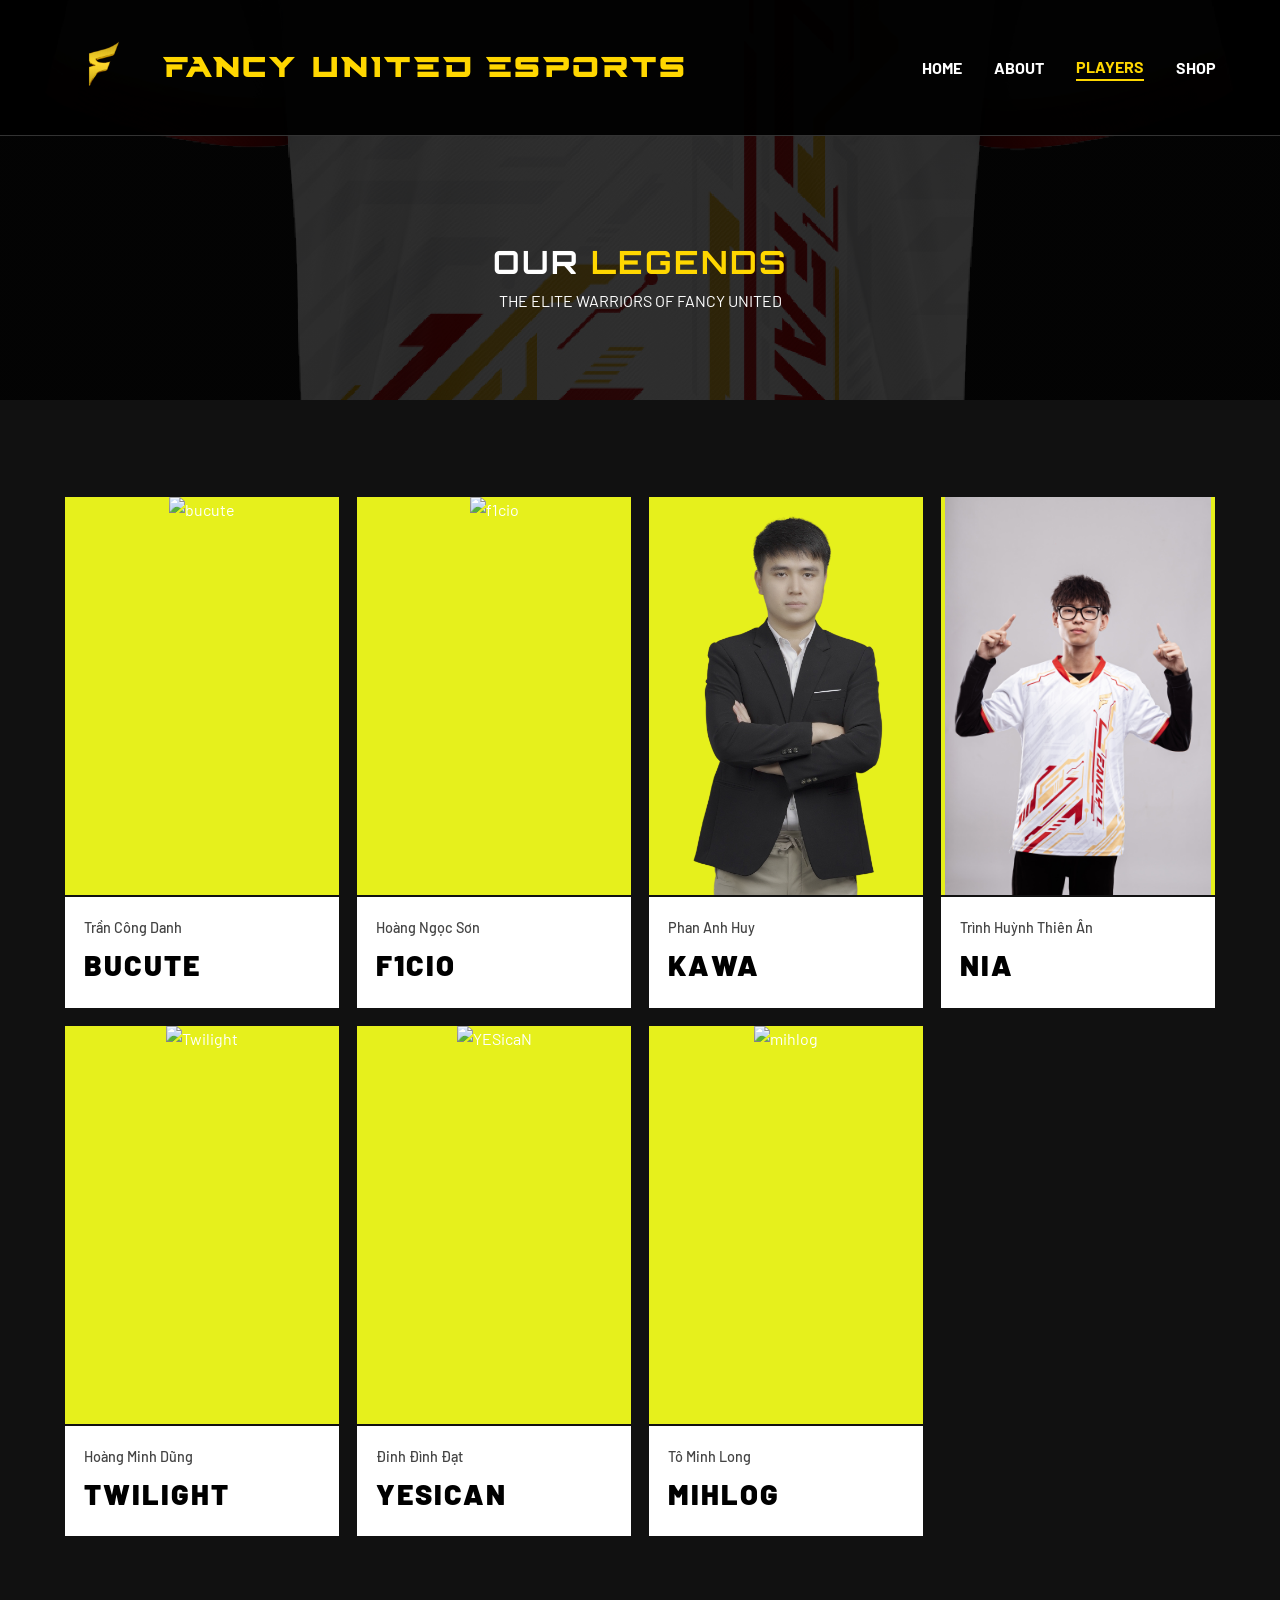
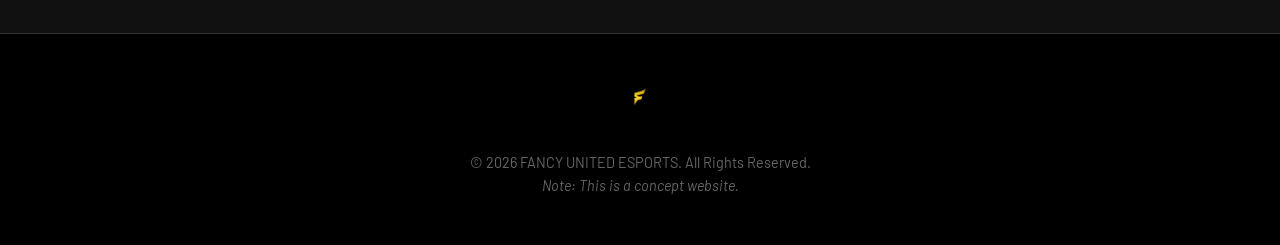
==== players.html @ f995f2de "Add player profiles with random hover images and adjust hero layout" ====
<!DOCTYPE html>
<html lang="vi">
<head>
    <!-- Google Fonts: Orbitron & Barlow -->
    <link href="https://fonts.googleapis.com/css?family=Orbitron:700,900&display=swap" rel="stylesheet">
    <link href="https://fonts.googleapis.com/css?family=Barlow:400,500,700&display=swap" rel="stylesheet">
    <meta charset="UTF-8">
    <meta name="viewport" content="width=device-width, initial-scale=1.0">
    <title>PLAYERS | FANCY UNITED ESPORTS</title>
    <style>
        @font-face {
            font-family: 'CyberdyneCondensed';
            src: url('assets/CyberdyneCondensed-9DaK.otf') format('opentype');
            font-weight: normal;
            font-style: normal;
        }

        /* CSS Reset & Base Styles */
        * { margin: 0; padding: 0; box-sizing: border-box; }
        body { background-color: #111; color: #fff; line-height: 1.6; overflow-x: hidden; font-family: 'Barlow', Arial, sans-serif; }
        h1, h2, h3 { text-transform: uppercase; letter-spacing: 2px; font-family: 'Orbitron', Arial, sans-serif; font-weight: 700; }
        .accent-red { color: #e50914; }
        .accent-gold { color: #ffd700; }
        
        /* Navigation */
        nav { 
            display: flex; 
            align-items: center; 
            padding: 1.5rem 5%; 
            background: rgba(0, 0, 0, 0.95); 
            position: fixed; 
            width: 100%; 
            z-index: 100; 
            border-bottom: 1px solid #333; 
            gap: 18px;
            justify-content: flex-start;
        }
        .logo img { height: 80px; }
        .brand-title {
            font-size: 2.2rem;
            font-family: 'CyberdyneCondensed', sans-serif;
            color: #ffd700;
            letter-spacing: 2px;
        }
        .nav-links { display: flex; align-items: center; margin-left: auto; }
        .nav-links a { color: #fff; text-decoration: none; margin-left: 2rem; font-weight: bold; transition: color 0.3s ease; }
        .nav-links a:hover { color: #ffd700; }
        .nav-links a.active { color: #ffd700; border-bottom: 2px solid #ffd700; }

        /* Players Section */
        .players-hero {
            padding-top: 150px;
            text-align: center;
            background: linear-gradient(rgba(0,0,0,0.8), rgba(0,0,0,0.8)), url('assets/jersey.png');
            background-size: cover;
            background-position: center;
            min-height: 400px;
            display: flex;
            flex-direction: column;
            justify-content: center;
        }
        
        .section-padding { padding: 6rem 5%; }
        .player-grid {
            display: grid;
            grid-template-columns: repeat(4, 1fr);
            gap: 1rem;
            max-width: 1400px;
            margin: 0 auto;
        }

        @media (max-width: 1200px) {
            .player-grid { grid-template-columns: repeat(3, 1fr); }
        }
        @media (max-width: 900px) {
            .player-grid { grid-template-columns: repeat(2, 1fr); }
        }
        @media (max-width: 600px) {
            .player-grid { grid-template-columns: 1fr; }
        }

        .player-card {
            position: relative;
            background: #fff;
            border: 1px solid #111;
            overflow: hidden;
            transition: 0.3s;
        }
        
        .player-card:hover {
            transform: translateY(-5px);
            box-shadow: 0 10px 20px rgba(0,0,0,0.3);
        }

        .player-img-container {
            width: 100%;
            height: 400px;
            background: #e6f01c; /* Yellow background like image */
            display: flex;
            align-items: flex-end;
            justify-content: center;
            overflow: hidden;
            border-bottom: 2px solid #111;
        }

        .player-img-container img {
            max-width: 100%;
            height: 100%;
            object-fit: cover;
            transition: 0.5s;
        }

        .player-card:hover .player-img-container img {
            scale: 1.05;
        }

        .player-info {
            padding: 1.2rem;
            text-align: left;
        }

        .player-nickname {
            font-size: 1.8rem;
            color: #000;
            margin-top: 0.2rem;
            font-weight: 900;
            font-family: 'Barlow', sans-serif;
            text-transform: uppercase;
        }

        .player-fullname {
            color: #444;
            font-size: 0.9rem;
            font-weight: 500;
            text-transform: none;
        }

        .player-role {
            display: inline-block;
            margin-top: 1rem;
            padding: 0.3rem 1rem;
            background: #333;
            font-size: 0.8rem;
            font-weight: bold;
            border-radius: 20px;
        }

        /* Footer */
        footer { background: #000; padding: 3rem 5%; text-align: center; border-top: 1px solid #333; }
        footer img { height: 30px; margin-bottom: 1rem; }
        .copyright { color: #666; font-size: 0.9rem; margin-top: 1rem; }
    </style>
</head>
<body>
    <nav>
        <div class="logo"><img src="assets/logo.png" alt="Fancy United Logo"></div>
        <div class="brand-title">FANCY UNITED ESPORTS</div>
        <div class="nav-links">
            <a href="index.html#home">HOME</a>
            <a href="index.html#about">ABOUT</a>
            <a href="players.html" class="active">PLAYERS</a>
            <a href="index.html#shop">SHOP</a>
        </div>
    </nav>

    <div class="players-hero">
        <h1>OUR <span class="accent-gold">LEGENDS</span></h1>
        <p>THE ELITE WARRIORS OF FANCY UNITED</p>
    </div>

    <section class="section-padding">
        <div class="player-grid">
            <!-- Player: bucute -->
            <div class="player-card" data-images='["assets/bucute/Valorant.0626.png", "assets/bucute/Valorant.0629.png", "assets/bucute/Valorant.0632.png", "assets/bucute/Valorant.0633.png", "assets/bucute/Valorant.0637.png", "assets/bucute/Valorant.0644.png"]'>
                <div class="player-img-container">
                    <img src="assets/bucute/Valorant.0626.png" alt="bucute">
                </div>
                <div class="player-info">
                    <p class="player-fullname">Trần Công Danh</p>
                    <h3 class="player-nickname">bucute</h3>
                </div>
            </div>

            <!-- Player: f1cio -->
            <div class="player-card" data-images='["assets/f1cio/Valorant.0685.png", "assets/f1cio/Valorant.0688.png", "assets/f1cio/Valorant.0691.png", "assets/f1cio/Valorant.0695.png", "assets/f1cio/Valorant.0699.png", "assets/f1cio/Valorant.0718.png"]'>
                <div class="player-img-container">
                    <img src="assets/f1cio/Valorant.0685.png" alt="f1cio">
                </div>
                <div class="player-info">
                    <p class="player-fullname">Hoàng Ngọc Sơn</p>
                    <h3 class="player-nickname">f1cio</h3>
                </div>
            </div>

            <!-- Player: Kawa -->
            <div class="player-card" data-images='["assets/Kawa/_0001_8.png", "assets/Kawa/_0002_7.png", "assets/Kawa/_0003_6 (1).png", "assets/Kawa/_0004_5.png", "assets/Kawa/_0008_1.png"]'>
                <div class="player-img-container">
                    <img src="assets/Kawa/_0004_5.png" alt="Kawa">
                </div>
                <div class="player-info">
                    <p class="player-fullname">Phan Anh Huy</p>
                    <h3 class="player-nickname">Kawa</h3>
                </div>
            </div>

            <!-- Player: nia -->
            <div class="player-card" data-images='["assets/nia/NIA/IMG_6070.JPG", "assets/nia/NIA/IMG_6071.JPG", "assets/nia/NIA/IMG_6072.JPG", "assets/nia/NIA/IMG_6073.JPG", "assets/nia/NIA/_NK_0270.jpeg"]'>
                <div class="player-img-container">
                    <img src="assets/nia/NIA/_NK_0270.jpeg" alt="nia">
                </div>
                <div class="player-info">
                    <p class="player-fullname">Trình Huỳnh Thiên Ân</p>
                    <h3 class="player-nickname">nia</h3>
                </div>
            </div>

            <!-- Player: Twilight -->
            <div class="player-card" data-images='["assets/Twilight/Valorant.0721.png", "assets/Twilight/Valorant.0724.png", "assets/Twilight/Valorant.0727.png", "assets/Twilight/Valorant.0735.png", "assets/Twilight/Valorant.0745.png", "assets/Twilight/Valorant.0751.png"]'>
                <div class="player-img-container">
                    <img src="assets/Twilight/Valorant.0721.png" alt="Twilight">
                </div>
                <div class="player-info">
                    <p class="player-fullname">Hoàng Minh Dũng</p>
                    <h3 class="player-nickname">Twilight</h3>
                </div>
            </div>

            <!-- Player: YESicaN -->
            <div class="player-card" data-images='["assets/YESicaN/Valorant.0758.png", "assets/YESicaN/Valorant.0761.png", "assets/YESicaN/Valorant.0762.png", "assets/YESicaN/Valorant.0766.png", "assets/YESicaN/Valorant.0776.png", "assets/YESicaN/Valorant.0784.png"]'>
                <div class="player-img-container">
                    <img src="assets/YESicaN/Valorant.0758.png" alt="YESicaN">
                </div>
                <div class="player-info">
                    <p class="player-fullname">Đinh Đình Đạt</p>
                    <h3 class="player-nickname">YESicaN</h3>
                </div>
            </div>

            <!-- Player: mihlog -->
            <div class="player-card" data-images='["assets/mihlog/Valorant.0585.png", "assets/mihlog/Valorant.0594.png", "assets/mihlog/Valorant.0598.png", "assets/mihlog/Valorant.0605.png", "assets/mihlog/Valorant.0609.png", "assets/mihlog/Valorant.0619.png"]'>
                <div class="player-img-container">
                    <img src="assets/mihlog/Valorant.0585.png" alt="mihlog">
                </div>
                <div class="player-info">
                    <p class="player-fullname">Tô Minh Long</p>
                    <h3 class="player-nickname">mihlog</h3>
                </div>
            </div>
        </div>
    </section>

    <footer>
        <img src="assets/logo.png" alt="Fancy United Logo">
        <div class="copyright">
            &copy; 2026 FANCY UNITED ESPORTS. All Rights Reserved. <br>
            <i>Note: This is a concept website.</i>
        </div>
    </footer>

    <script>
        document.querySelectorAll('.player-card').forEach(card => {
            const img = card.querySelector('img');
            const images = JSON.parse(card.dataset.images);
            let originalSrc = img.src;

            card.addEventListener('mouseenter', () => {
                const randomImg = images[Math.floor(Math.random() * images.length)];
                img.src = randomImg;
            });

            card.addEventListener('mouseleave', () => {
                img.src = originalSrc;
            });
        });
    </script>
</body>
</html>
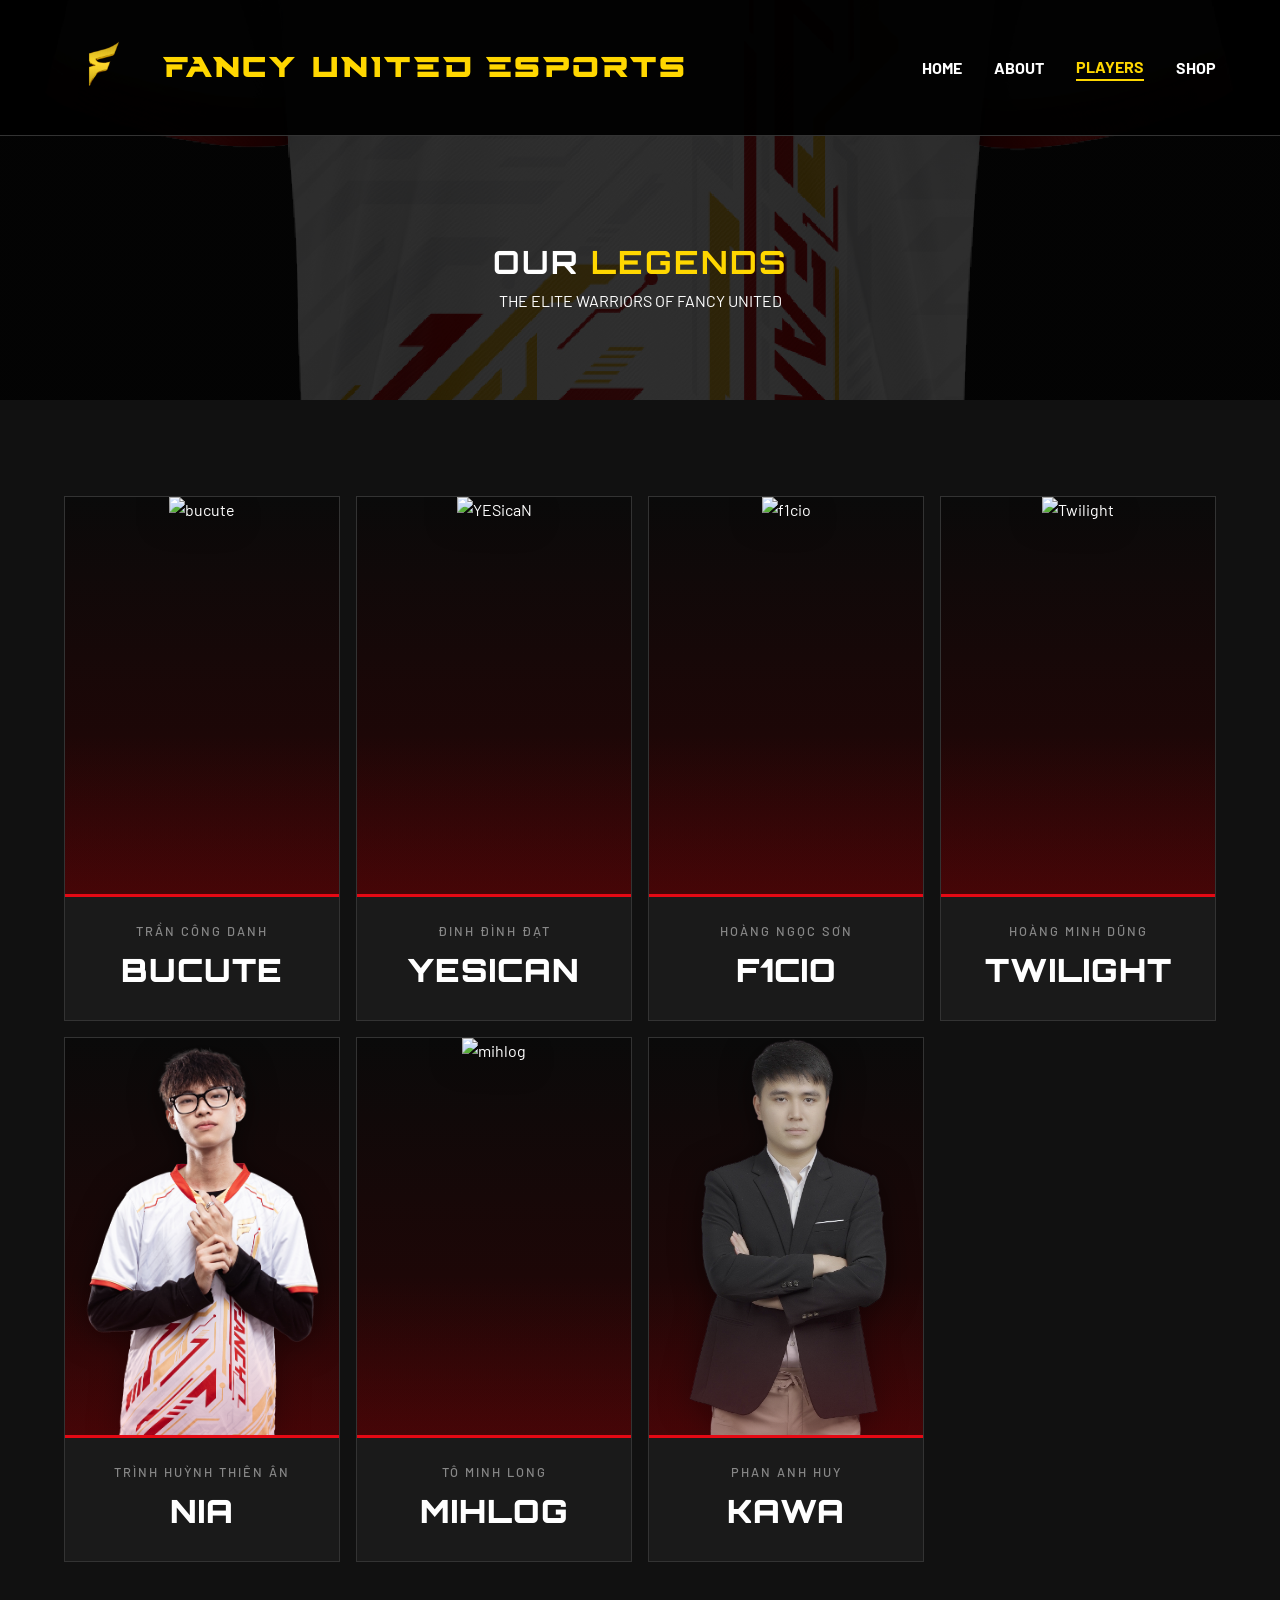
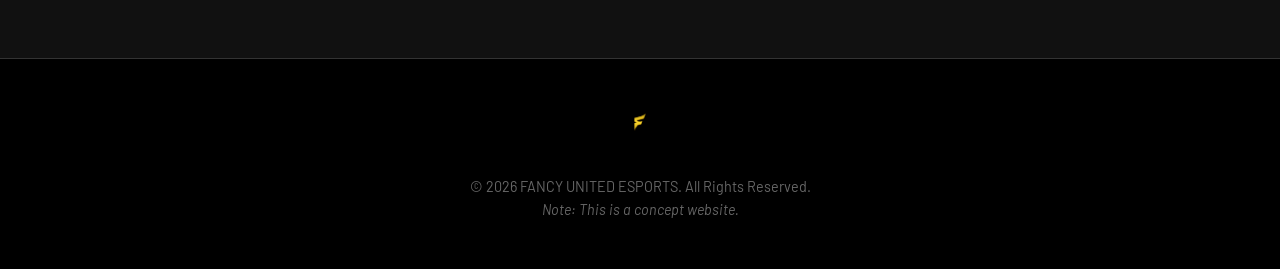
==== commit 977aef41: "Update players and UI v2" ====
--- a/players.html
+++ b/players.html
@@ -63,76 +63,102 @@
         .section-padding { padding: 6rem 5%; }
         .player-grid {
             display: grid;
-            grid-template-columns: repeat(4, 1fr);
+            grid-template-columns: repeat(5, 1fr);
             gap: 1rem;
             max-width: 1400px;
             margin: 0 auto;
         }
 
-        @media (max-width: 1200px) {
+        @media (max-width: 1400px) {
+            .player-grid { grid-template-columns: repeat(4, 1fr); }
+        }
+        @media (max-width: 1100px) {
             .player-grid { grid-template-columns: repeat(3, 1fr); }
         }
-        @media (max-width: 900px) {
+        @media (max-width: 800px) {
             .player-grid { grid-template-columns: repeat(2, 1fr); }
         }
-        @media (max-width: 600px) {
+        @media (max-width: 500px) {
             .player-grid { grid-template-columns: 1fr; }
         }
 
         .player-card {
             position: relative;
-            background: #fff;
-            border: 1px solid #111;
+            background: #1a1a1a;
+            border: 1px solid #333;
             overflow: hidden;
             transition: 0.3s;
         }
         
         .player-card:hover {
             transform: translateY(-5px);
-            box-shadow: 0 10px 20px rgba(0,0,0,0.3);
+            box-shadow: 0 10px 30px rgba(229, 9, 20, 0.3);
+            border-color: #e50914;
         }
 
         .player-img-container {
             width: 100%;
             height: 400px;
-            background: #e6f01c; /* Yellow background like image */
+            background: linear-gradient(180deg, #0a0a0a 0%, #2a0505 100%);
             display: flex;
             align-items: flex-end;
             justify-content: center;
             overflow: hidden;
-            border-bottom: 2px solid #111;
+            border-bottom: 3px solid #e50914;
+            position: relative;
+        }
+
+        .player-img-container::after {
+            content: '';
+            position: absolute;
+            bottom: 0;
+            left: 0;
+            width: 100%;
+            height: 40%;
+            background: linear-gradient(to top, rgba(229, 9, 20, 0.15), transparent);
+            pointer-events: none;
         }
 
         .player-img-container img {
             max-width: 100%;
             height: 100%;
             object-fit: cover;
-            transition: 0.5s;
+            transition: 0.5s cubic-bezier(0.4, 0, 0.2, 1);
+            filter: drop-shadow(0 5px 15px rgba(0,0,0,0.5));
         }
 
         .player-card:hover .player-img-container img {
-            scale: 1.05;
+            transform: scale(1.05);
         }
 
         .player-info {
-            padding: 1.2rem;
-            text-align: left;
+            padding: 1.5rem;
+            text-align: center;
+            background: #1a1a1a;
         }
 
         .player-nickname {
-            font-size: 1.8rem;
-            color: #000;
+            font-size: 2rem;
+            color: #fff;
             margin-top: 0.2rem;
             font-weight: 900;
-            font-family: 'Barlow', sans-serif;
+            font-family: 'Orbitron', sans-serif;
             text-transform: uppercase;
+            letter-spacing: 1px;
+            transition: 0.3s;
+        }
+
+        .player-card:hover .player-nickname {
+            color: #e50914;
+            text-shadow: 0 0 10px rgba(229, 9, 20, 0.5);
         }
 
         .player-fullname {
-            color: #444;
-            font-size: 0.9rem;
+            color: #888;
+            font-size: 0.8rem;
             font-weight: 500;
-            text-transform: none;
+            text-transform: uppercase;
+            letter-spacing: 2px;
         }
 
         .player-role {
@@ -181,6 +207,17 @@
                 </div>
             </div>
 
+            <!-- Player: YESicaN -->
+            <div class="player-card" data-images='["assets/YESicaN/Valorant.0758.png", "assets/YESicaN/Valorant.0761.png", "assets/YESicaN/Valorant.0762.png", "assets/YESicaN/Valorant.0766.png", "assets/YESicaN/Valorant.0776.png", "assets/YESicaN/Valorant.0784.png"]'>
+                <div class="player-img-container">
+                    <img src="assets/YESicaN/Valorant.0758.png" alt="YESicaN">
+                </div>
+                <div class="player-info">
+                    <p class="player-fullname">Đinh Đình Đạt</p>
+                    <h3 class="player-nickname">YESicaN</h3>
+                </div>
+            </div>
+
             <!-- Player: f1cio -->
             <div class="player-card" data-images='["assets/f1cio/Valorant.0685.png", "assets/f1cio/Valorant.0688.png", "assets/f1cio/Valorant.0691.png", "assets/f1cio/Valorant.0695.png", "assets/f1cio/Valorant.0699.png", "assets/f1cio/Valorant.0718.png"]'>
                 <div class="player-img-container">
@@ -192,6 +229,39 @@
                 </div>
             </div>
 
+            <!-- Player: Twilight -->
+            <div class="player-card" data-images='["assets/Twilight/Valorant.0721.png", "assets/Twilight/Valorant.0724.png", "assets/Twilight/Valorant.0727.png", "assets/Twilight/Valorant.0735.png", "assets/Twilight/Valorant.0745.png", "assets/Twilight/Valorant.0751.png"]'>
+                <div class="player-img-container">
+                    <img src="assets/Twilight/Valorant.0721.png" alt="Twilight">
+                </div>
+                <div class="player-info">
+                    <p class="player-fullname">Hoàng Minh Dũng</p>
+                    <h3 class="player-nickname">Twilight</h3>
+                </div>
+            </div>
+
+            <!-- Player: nia -->
+            <div class="player-card" data-images='["assets/nia/IMG_6070.png", "assets/nia/IMG_6071.png", "assets/nia/IMG_6072.png", "assets/nia/IMG_6073.png", "assets/nia/_NK_0270.png"]'>
+                <div class="player-img-container">
+                    <img src="assets/nia/IMG_6072.png" alt="nia">
+                </div>
+                <div class="player-info">
+                    <p class="player-fullname">Trình Huỳnh Thiên Ân</p>
+                    <h3 class="player-nickname">nia</h3>
+                </div>
+            </div>
+
+            <!-- Player: mihlog -->
+            <div class="player-card" data-images='["assets/mihlog/Valorant.0585.png", "assets/mihlog/Valorant.0594.png", "assets/mihlog/Valorant.0598.png", "assets/mihlog/Valorant.0605.png", "assets/mihlog/Valorant.0609.png", "assets/mihlog/Valorant.0619.png"]'>
+                <div class="player-img-container">
+                    <img src="assets/mihlog/Valorant.0585.png" alt="mihlog">
+                </div>
+                <div class="player-info">
+                    <p class="player-fullname">Tô Minh Long</p>
+                    <h3 class="player-nickname">mihlog</h3>
+                </div>
+            </div>
+
             <!-- Player: Kawa -->
             <div class="player-card" data-images='["assets/Kawa/_0001_8.png", "assets/Kawa/_0002_7.png", "assets/Kawa/_0003_6 (1).png", "assets/Kawa/_0004_5.png", "assets/Kawa/_0008_1.png"]'>
                 <div class="player-img-container">
@@ -200,50 +270,6 @@
                 <div class="player-info">
                     <p class="player-fullname">Phan Anh Huy</p>
                     <h3 class="player-nickname">Kawa</h3>
-                </div>
-            </div>
-
-            <!-- Player: nia -->
-            <div class="player-card" data-images='["assets/nia/NIA/IMG_6070.JPG", "assets/nia/NIA/IMG_6071.JPG", "assets/nia/NIA/IMG_6072.JPG", "assets/nia/NIA/IMG_6073.JPG", "assets/nia/NIA/_NK_0270.jpeg"]'>
-                <div class="player-img-container">
-                    <img src="assets/nia/NIA/_NK_0270.jpeg" alt="nia">
-                </div>
-                <div class="player-info">
-                    <p class="player-fullname">Trình Huỳnh Thiên Ân</p>
-                    <h3 class="player-nickname">nia</h3>
-                </div>
-            </div>
-
-            <!-- Player: Twilight -->
-            <div class="player-card" data-images='["assets/Twilight/Valorant.0721.png", "assets/Twilight/Valorant.0724.png", "assets/Twilight/Valorant.0727.png", "assets/Twilight/Valorant.0735.png", "assets/Twilight/Valorant.0745.png", "assets/Twilight/Valorant.0751.png"]'>
-                <div class="player-img-container">
-                    <img src="assets/Twilight/Valorant.0721.png" alt="Twilight">
-                </div>
-                <div class="player-info">
-                    <p class="player-fullname">Hoàng Minh Dũng</p>
-                    <h3 class="player-nickname">Twilight</h3>
-                </div>
-            </div>
-
-            <!-- Player: YESicaN -->
-            <div class="player-card" data-images='["assets/YESicaN/Valorant.0758.png", "assets/YESicaN/Valorant.0761.png", "assets/YESicaN/Valorant.0762.png", "assets/YESicaN/Valorant.0766.png", "assets/YESicaN/Valorant.0776.png", "assets/YESicaN/Valorant.0784.png"]'>
-                <div class="player-img-container">
-                    <img src="assets/YESicaN/Valorant.0758.png" alt="YESicaN">
-                </div>
-                <div class="player-info">
-                    <p class="player-fullname">Đinh Đình Đạt</p>
-                    <h3 class="player-nickname">YESicaN</h3>
-                </div>
-            </div>
-
-            <!-- Player: mihlog -->
-            <div class="player-card" data-images='["assets/mihlog/Valorant.0585.png", "assets/mihlog/Valorant.0594.png", "assets/mihlog/Valorant.0598.png", "assets/mihlog/Valorant.0605.png", "assets/mihlog/Valorant.0609.png", "assets/mihlog/Valorant.0619.png"]'>
-                <div class="player-img-container">
-                    <img src="assets/mihlog/Valorant.0585.png" alt="mihlog">
-                </div>
-                <div class="player-info">
-                    <p class="player-fullname">Tô Minh Long</p>
-                    <h3 class="player-nickname">mihlog</h3>
                 </div>
             </div>
         </div>
@@ -261,15 +287,19 @@
         document.querySelectorAll('.player-card').forEach(card => {
             const img = card.querySelector('img');
             const images = JSON.parse(card.dataset.images);
-            let originalSrc = img.src;
+            const defaultSrc = img.getAttribute('src');
 
             card.addEventListener('mouseenter', () => {
-                const randomImg = images[Math.floor(Math.random() * images.length)];
-                img.src = randomImg;
+                const filteredImages = images.filter(src => src !== defaultSrc);
+                
+                if (filteredImages.length > 0) {
+                    const randomImg = filteredImages[Math.floor(Math.random() * filteredImages.length)];
+                    img.src = randomImg;
+                }
             });
 
             card.addEventListener('mouseleave', () => {
-                img.src = originalSrc;
+                img.src = defaultSrc;
             });
         });
     </script>
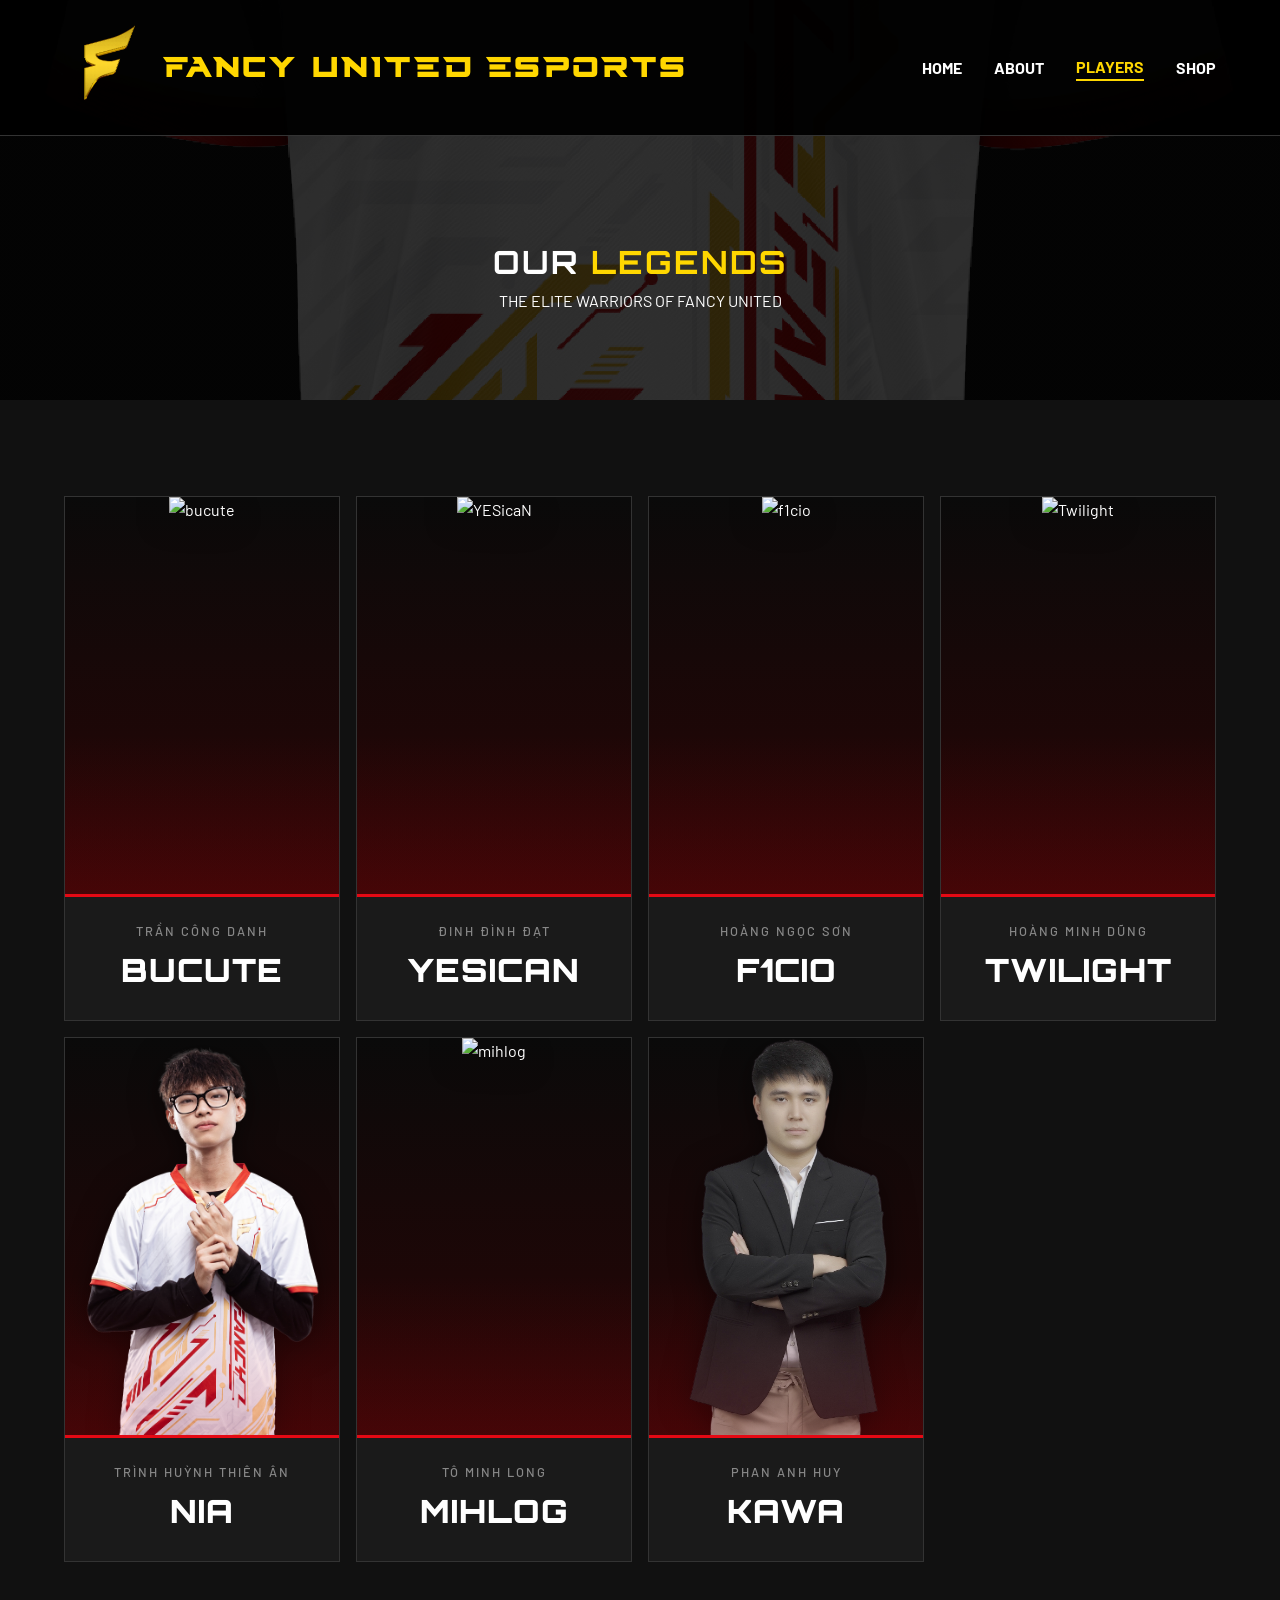
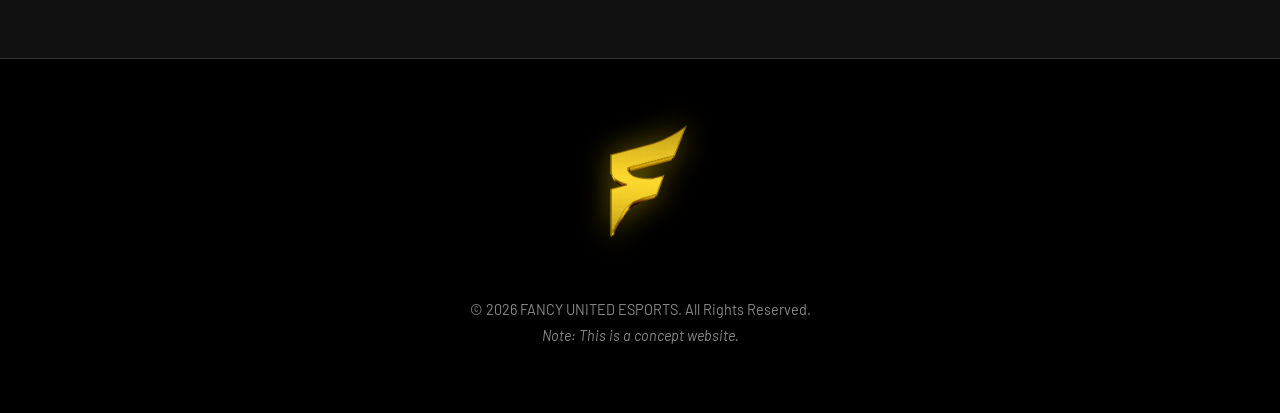
==== commit 218c6bec: "Restore and enhance footer logo size and effects" ====
--- a/players.html
+++ b/players.html
@@ -172,9 +172,18 @@
         }
 
         /* Footer */
-        footer { background: #000; padding: 3rem 5%; text-align: center; border-top: 1px solid #333; }
-        footer img { height: 30px; margin-bottom: 1rem; }
-        .copyright { color: #666; font-size: 0.9rem; margin-top: 1rem; }
+        footer { background: #000; padding: 4rem 5%; text-align: center; border-top: 1px solid #333; }
+        footer img { 
+            height: 120px; 
+            margin-bottom: 2rem; 
+            filter: drop-shadow(0 0 15px rgba(255, 215, 0, 0.4));
+            transition: 0.4s cubic-bezier(0.175, 0.885, 0.32, 1.275);
+        }
+        footer img:hover {
+            filter: drop-shadow(0 0 25px rgba(255, 215, 0, 0.8));
+            transform: scale(1.15) rotate(2deg);
+        }
+        .copyright { color: #888; font-size: 0.9rem; margin-top: 1rem; line-height: 1.8; }
     </style>
 </head>
 <body>
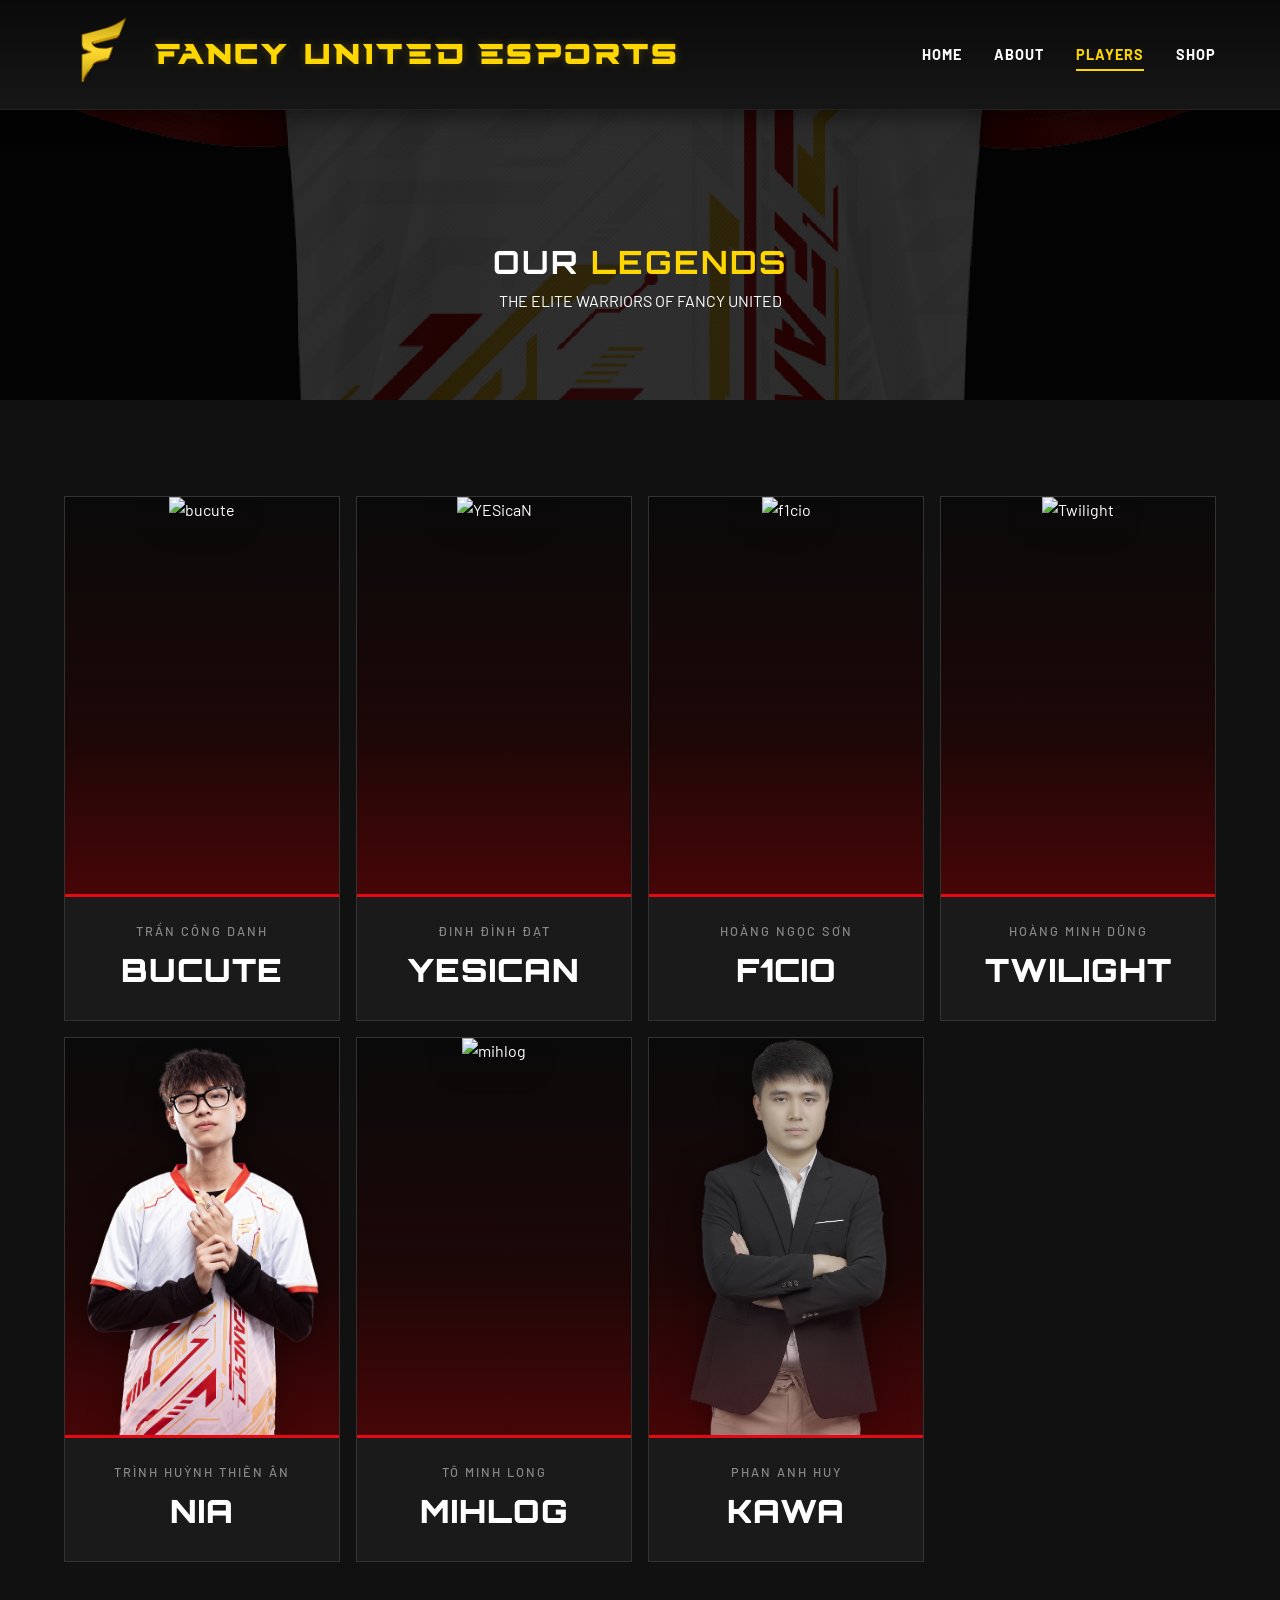
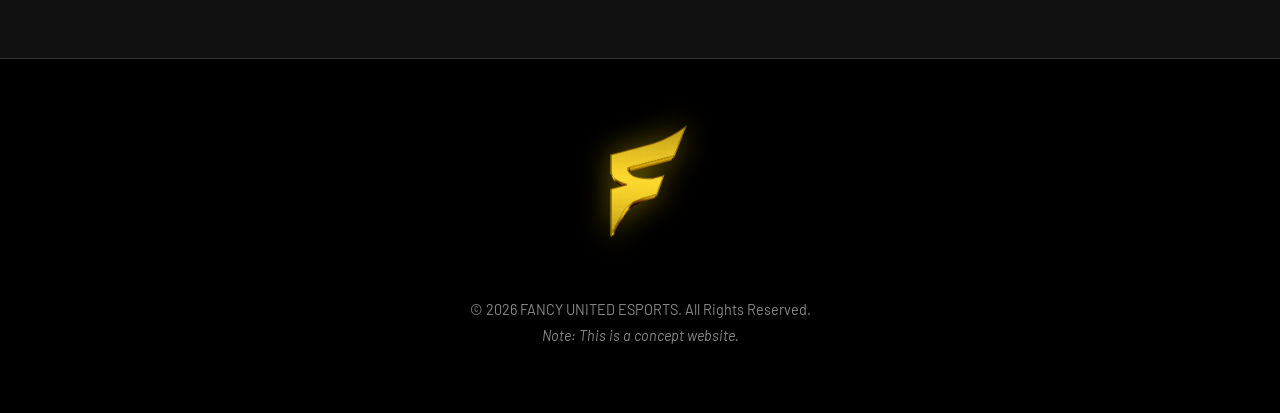
==== commit f73bd577: "Enhance navigation bar UI to match the theme" ====
--- a/players.html
+++ b/players.html
@@ -26,26 +26,52 @@
         nav { 
             display: flex; 
             align-items: center; 
-            padding: 1.5rem 5%; 
-            background: rgba(0, 0, 0, 0.95); 
+            padding: 1rem 5%; 
+            background: linear-gradient(180deg, #0a0a0a 0%, #161616 100%); 
             position: fixed; 
             width: 100%; 
             z-index: 100; 
-            border-bottom: 1px solid #333; 
-            gap: 18px;
+            border-bottom: 1px solid #222; 
+            box-shadow: 0 5px 20px rgba(0,0,0,0.5);
+            backdrop-filter: blur(10px);
             justify-content: flex-start;
-        }
-        .logo img { height: 80px; }
+            gap: 20px;
+        }
+        .logo img { height: 70px; transition: 0.3s; }
+        .logo img:hover { transform: scale(1.05); }
+
         .brand-title {
             font-size: 2.2rem;
             font-family: 'CyberdyneCondensed', sans-serif;
             color: #ffd700;
             letter-spacing: 2px;
+            text-shadow: 0 0 10px rgba(255, 215, 0, 0.2);
         }
         .nav-links { display: flex; align-items: center; margin-left: auto; }
-        .nav-links a { color: #fff; text-decoration: none; margin-left: 2rem; font-weight: bold; transition: color 0.3s ease; }
+        .nav-links a { 
+            color: #fff; 
+            text-decoration: none; 
+            margin-left: 2rem; 
+            font-weight: bold; 
+            transition: 0.3s; 
+            font-size: 0.9rem;
+            letter-spacing: 1px;
+            position: relative;
+        }
+        .nav-links a::after {
+            content: '';
+            position: absolute;
+            bottom: -5px;
+            left: 0;
+            width: 0;
+            height: 2px;
+            background: #ffd700;
+            transition: 0.3s;
+        }
         .nav-links a:hover { color: #ffd700; }
-        .nav-links a.active { color: #ffd700; border-bottom: 2px solid #ffd700; }
+        .nav-links a:hover::after { width: 100%; }
+        .nav-links a.active { color: #ffd700; }
+        .nav-links a.active::after { width: 100%; }
 
         /* Players Section */
         .players-hero {
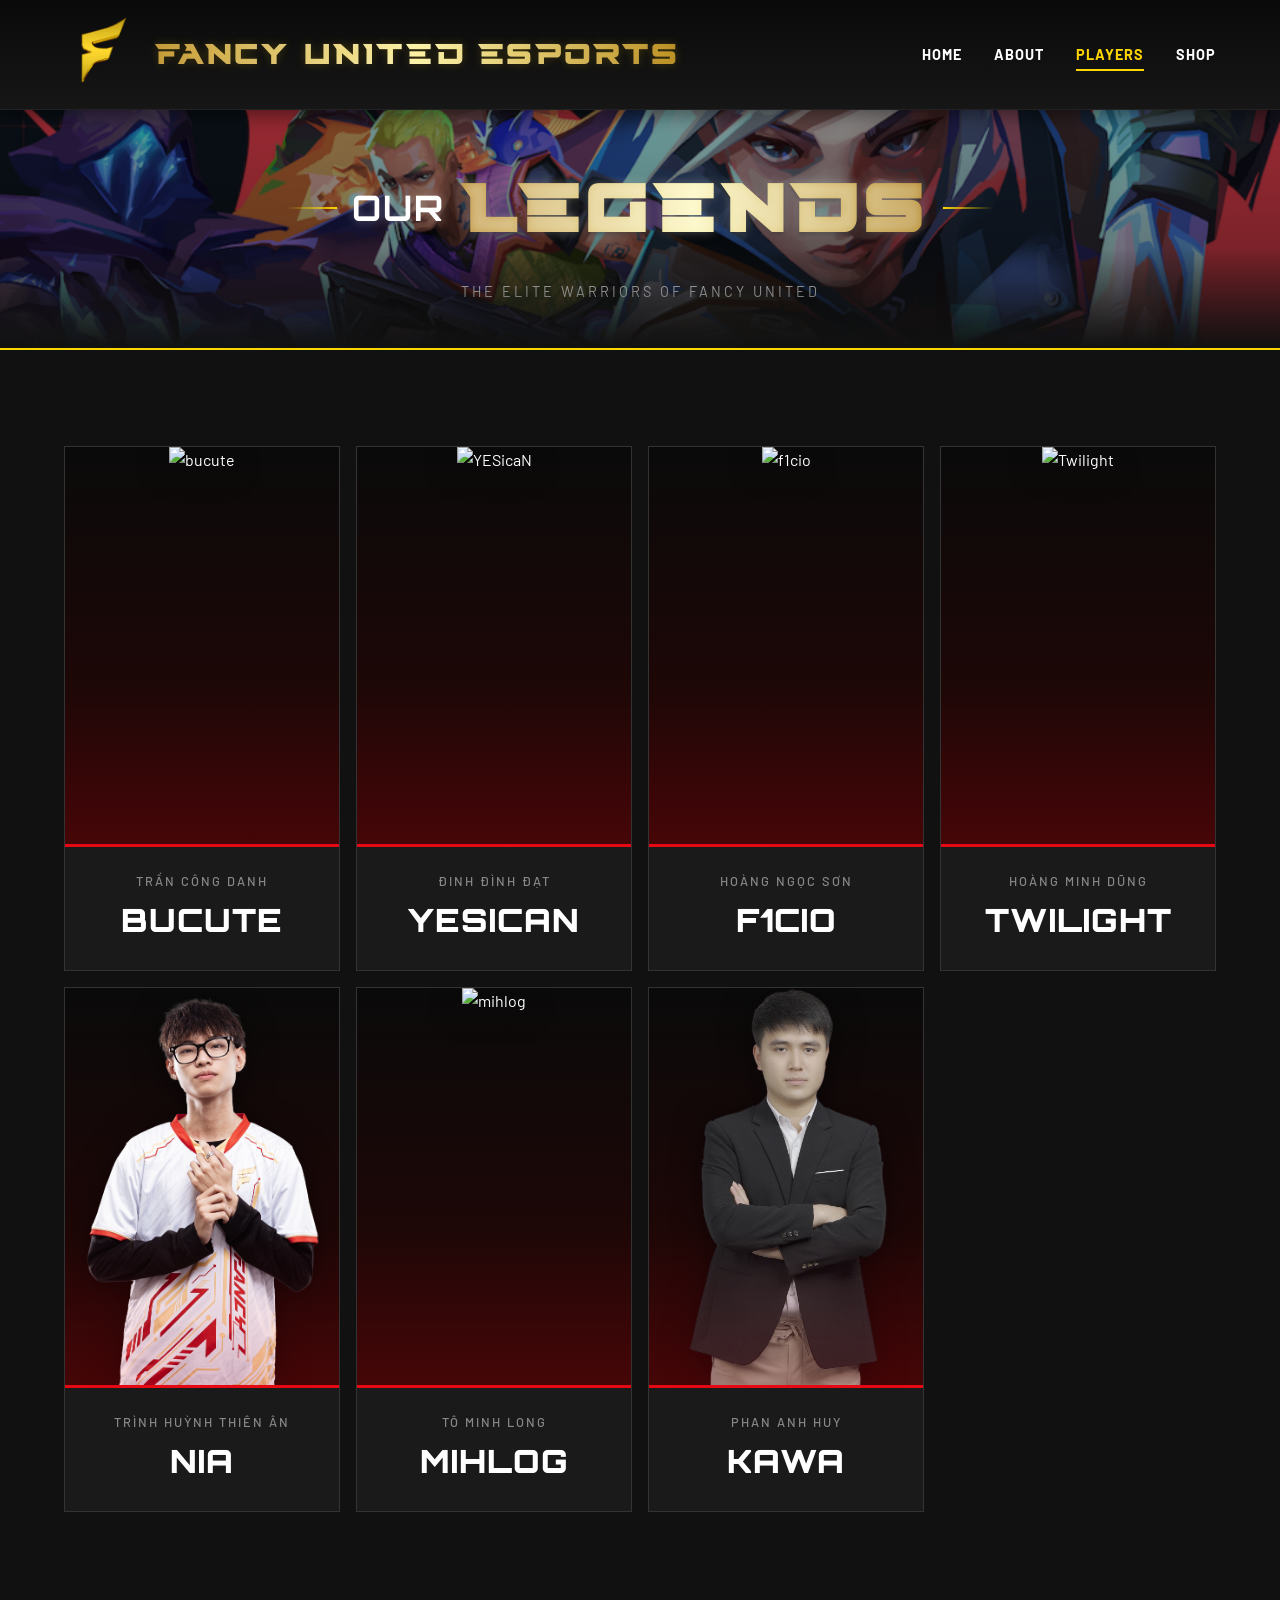
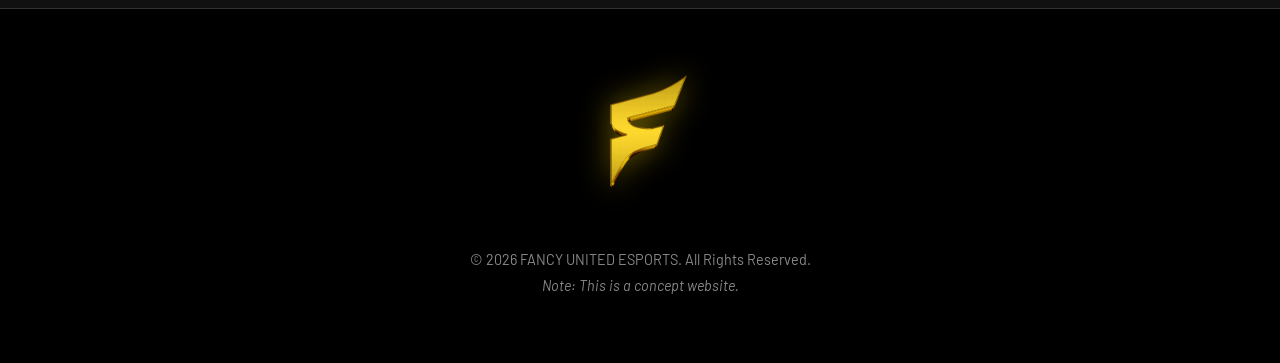
==== commit b6fe3a62: "v4" ====
--- a/players.html
+++ b/players.html
@@ -43,9 +43,20 @@
         .brand-title {
             font-size: 2.2rem;
             font-family: 'CyberdyneCondensed', sans-serif;
-            color: #ffd700;
             letter-spacing: 2px;
+            background: linear-gradient(
+                to right, 
+                #bf953f 0%, 
+                #fcf6ba 25%, 
+                #b38728 50%, 
+                #fcf6ba 75%, 
+                #bf953f 100%
+            );
+            background-size: 200% auto;
+            -webkit-background-clip: text;
+            -webkit-text-fill-color: transparent;
             text-shadow: 0 0 10px rgba(255, 215, 0, 0.2);
+            animation: shine-sweep 3s linear infinite;
         }
         .nav-links { display: flex; align-items: center; margin-left: auto; }
         .nav-links a { 
@@ -75,15 +86,89 @@
 
         /* Players Section */
         .players-hero {
-            padding-top: 150px;
+            padding-top: 100px;
             text-align: center;
-            background: linear-gradient(rgba(0,0,0,0.8), rgba(0,0,0,0.8)), url('assets/jersey.png');
+            background: linear-gradient(rgba(0,0,0,0.3), rgba(0,0,0,0.6)), url('assets/banner/valorant.webp');
             background-size: cover;
-            background-position: center;
-            min-height: 400px;
+            background-position: center 25%;
+            width: 100%;
+            aspect-ratio: 32 / 9;
+            min-height: 250px;
+            max-height: 350px;
             display: flex;
             flex-direction: column;
             justify-content: center;
+            border-bottom: 2px solid #ffd700;
+            position: relative;
+        }
+
+        .players-hero h1 {
+            font-size: 2.2rem;
+            margin-bottom: 0.5rem;
+            display: flex;
+            align-items: center;
+            justify-content: center;
+            gap: 15px;
+            color: #fff;
+            text-shadow: 0 0 10px rgba(255,255,255,0.3);
+        }
+
+        .players-hero h1 .accent-gold {
+            font-family: 'CyberdyneCondensed', sans-serif;
+            font-size: 5rem;
+            letter-spacing: 6px;
+            color: #ffd700;
+            background: linear-gradient(
+                to right, 
+                #bf953f 0%, 
+                #fcf6ba 25%, 
+                #b38728 50%, 
+                #fcf6ba 75%, 
+                #bf953f 100%
+            );
+            background-size: 200% auto;
+            -webkit-background-clip: text;
+            -webkit-text-fill-color: transparent;
+            text-transform: uppercase;
+            position: relative;
+            display: inline-block;
+            filter: drop-shadow(0 2px 2px rgba(0,0,0,0.5));
+            animation: shine-sweep 3s linear infinite;
+        }
+
+        @keyframes shine-sweep {
+            to {
+                background-position: 200% center;
+            }
+        }
+
+        /* Thêm vạch kẻ trang trí hai bên để tăng vẻ elite */
+        .players-hero h1::before,
+        .players-hero h1::after {
+            content: '';
+            height: 2px;
+            width: 50px;
+            background: linear-gradient(to right, transparent, #ffd700);
+        }
+        .players-hero h1::after {
+            background: linear-gradient(to left, transparent, #ffd700);
+        }
+
+        .players-hero p {
+            font-size: 0.9rem;
+            letter-spacing: 3px;
+            opacity: 0.9;
+        }
+
+        .players-hero::after {
+            content: '';
+            position: absolute;
+            bottom: 0;
+            left: 0;
+            width: 100%;
+            height: 100px;
+            background: linear-gradient(transparent, rgba(17,17,17,1));
+            pointer-events: none;
         }
         
         .section-padding { padding: 6rem 5%; }
@@ -214,13 +299,13 @@
 </head>
 <body>
     <nav>
-        <div class="logo"><img src="assets/logo.png" alt="Fancy United Logo"></div>
-        <div class="brand-title">FANCY UNITED ESPORTS</div>
+        <div class="logo" onclick="window.location.href='index.html'" style="cursor: pointer;"><img src="assets/logo.png" alt="Fancy United Logo"></div>
+        <div class="brand-title" onclick="window.location.href='index.html'" style="cursor: pointer;">FANCY UNITED ESPORTS</div>
         <div class="nav-links">
             <a href="index.html#home">HOME</a>
             <a href="index.html#about">ABOUT</a>
             <a href="players.html" class="active">PLAYERS</a>
-            <a href="index.html#shop">SHOP</a>
+            <a href="shop.html">SHOP</a>
         </div>
     </nav>
 
@@ -311,7 +396,7 @@
     </section>
 
     <footer>
-        <img src="assets/logo.png" alt="Fancy United Logo">
+        <img src="assets/logo.png" alt="Fancy United Logo" onclick="window.location.href='index.html'" style="cursor: pointer;">
         <div class="copyright">
             &copy; 2026 FANCY UNITED ESPORTS. All Rights Reserved. <br>
             <i>Note: This is a concept website.</i>
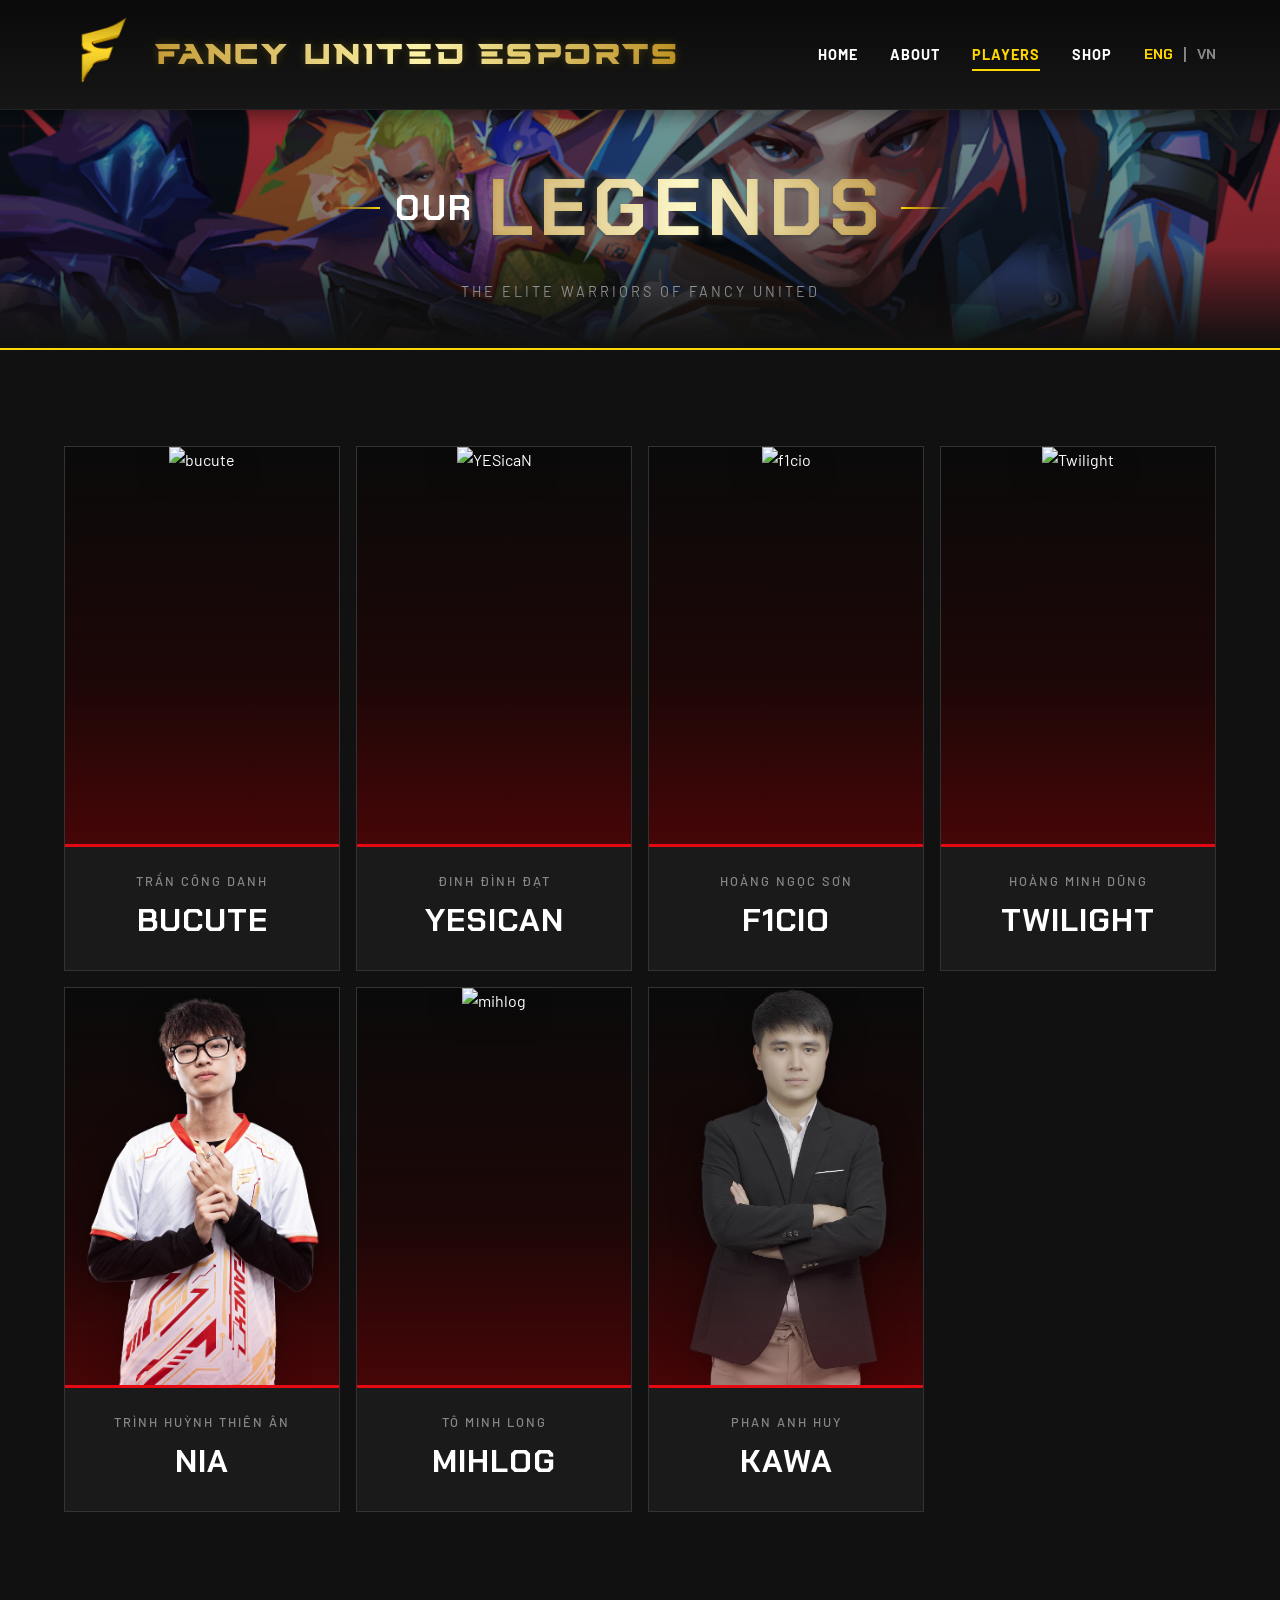
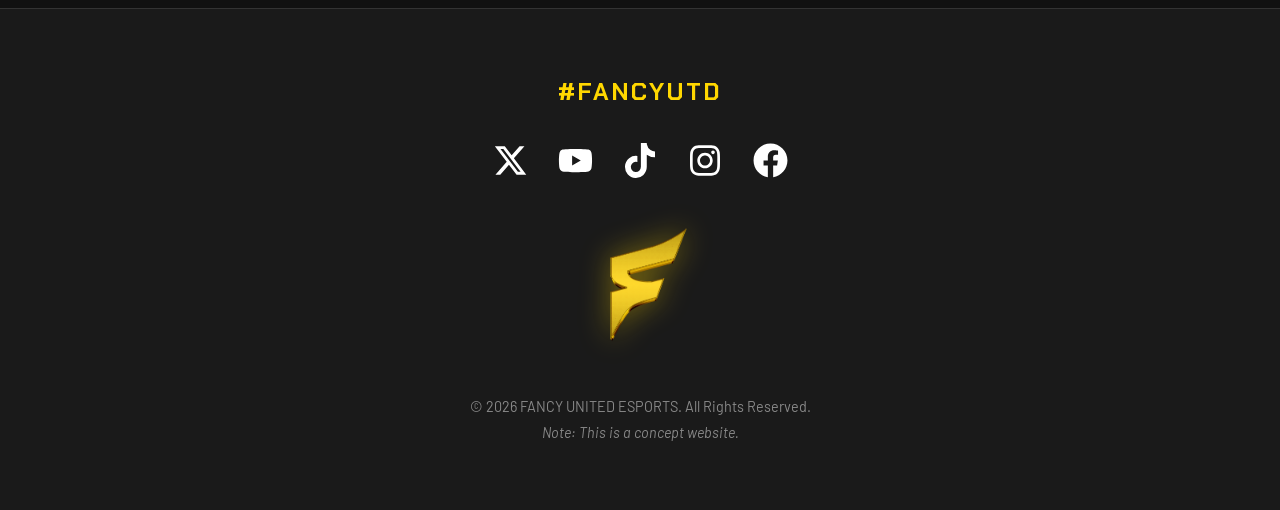
==== commit 436f8ee8: "v4" ====
--- a/players.html
+++ b/players.html
@@ -1,9 +1,10 @@
 <!DOCTYPE html>
-<html lang="vi">
+<html lang="en">
 <head>
-    <!-- Google Fonts: Orbitron & Barlow -->
-    <link href="https://fonts.googleapis.com/css?family=Orbitron:700,900&display=swap" rel="stylesheet">
-    <link href="https://fonts.googleapis.com/css?family=Barlow:400,500,700&display=swap" rel="stylesheet">
+    <!-- Google Fonts: Chakra Petch & Barlow -->
+    <link rel="preconnect" href="https://fonts.googleapis.com">
+    <link rel="preconnect" href="https://fonts.gstatic.com" crossorigin>
+    <link href="https://fonts.googleapis.com/css2?family=Barlow:ital,wght@0,400;0,500;0,700;1,400;1,500;1,700&family=Chakra+Petch:ital,wght@0,400;0,500;0,600;0,700;1,400;1,500;1,600;1,700&family=Exo+2:ital,wght@0,100..900;1,100..900&display=swap" rel="stylesheet">
     <meta charset="UTF-8">
     <meta name="viewport" content="width=device-width, initial-scale=1.0">
     <title>PLAYERS | FANCY UNITED ESPORTS</title>
@@ -18,7 +19,7 @@
         /* CSS Reset & Base Styles */
         * { margin: 0; padding: 0; box-sizing: border-box; }
         body { background-color: #111; color: #fff; line-height: 1.6; overflow-x: hidden; font-family: 'Barlow', Arial, sans-serif; }
-        h1, h2, h3 { text-transform: uppercase; letter-spacing: 2px; font-family: 'Orbitron', Arial, sans-serif; font-weight: 700; }
+        h1, h2, h3 { text-transform: uppercase; letter-spacing: 2px; font-family: 'Chakra Petch', Arial, sans-serif; font-weight: 700; }
         .accent-red { color: #e50914; }
         .accent-gold { color: #ffd700; }
         
@@ -43,6 +44,7 @@
         .brand-title {
             font-size: 2.2rem;
             font-family: 'CyberdyneCondensed', sans-serif;
+            font-weight: normal;
             letter-spacing: 2px;
             background: linear-gradient(
                 to right, 
@@ -83,6 +85,13 @@
         .nav-links a:hover::after { width: 100%; }
         .nav-links a.active { color: #ffd700; }
         .nav-links a.active::after { width: 100%; }
+
+        /* Language Switcher */
+        .lang-switch { margin-left: 2rem; display: flex; align-items: center; gap: 10px; font-weight: bold; font-family: 'Chakra Petch', sans-serif; font-size: 0.9rem; }
+        .lang-switch span { cursor: pointer; transition: 0.3s; opacity: 0.5; color: #fff; }
+        .lang-switch span.active { opacity: 1; color: #ffd700; }
+        .lang-switch span:hover { opacity: 1; }
+        .lang-divider { color: #555; }
 
         /* Players Section */
         .players-hero {
@@ -114,7 +123,8 @@
         }
 
         .players-hero h1 .accent-gold {
-            font-family: 'CyberdyneCondensed', sans-serif;
+            font-family: 'Chakra Petch', sans-serif;
+            font-weight: 700;
             font-size: 5rem;
             letter-spacing: 6px;
             color: #ffd700;
@@ -253,7 +263,7 @@
             color: #fff;
             margin-top: 0.2rem;
             font-weight: 900;
-            font-family: 'Orbitron', sans-serif;
+            font-family: 'Chakra Petch', sans-serif;
             text-transform: uppercase;
             letter-spacing: 1px;
             transition: 0.3s;
@@ -283,14 +293,55 @@
         }
 
         /* Footer */
-        footer { background: #000; padding: 4rem 5%; text-align: center; border-top: 1px solid #333; }
-        footer img { 
+        footer { background: #1a1a1a; padding: 4rem 5%; text-align: center; border-top: 1px solid #333; }
+        .footer-content {
+            max-width: 1200px;
+            margin: 0 auto;
+            display: flex;
+            flex-direction: column;
+            align-items: center;
+        }
+        .footer-social-header {
+            color: #ffd700;
+            font-family: 'Chakra Petch', sans-serif;
+            font-weight: 700;
+            font-size: 1.5rem;
+            margin-bottom: 2rem;
+            letter-spacing: 2px;
+            text-transform: uppercase;
+        }
+        .footer-social-icons {
+            display: flex;
+            gap: 30px;
+            margin-bottom: 3rem;
+            flex-wrap: wrap;
+            justify-content: center;
+        }
+        .footer-social-icons a {
+            display: inline-block;
+            width: 35px;
+            height: 35px;
+            transition: 0.3s transform;
+        }
+        .footer-social-icons a img {
+            width: 100%;
+            height: 100%;
+            object-fit: contain;
+            filter: drop-shadow(0 0 5px rgba(255, 255, 255, 0));
+        }
+        .footer-social-icons a:hover {
+            transform: translateY(-5px);
+        }
+        .footer-social-icons a:hover img {
+            filter: drop-shadow(0 0 10px rgba(255, 255, 255, 0.5));
+        }
+        .footer-logo-img { 
             height: 120px; 
             margin-bottom: 2rem; 
             filter: drop-shadow(0 0 15px rgba(255, 215, 0, 0.4));
             transition: 0.4s cubic-bezier(0.175, 0.885, 0.32, 1.275);
         }
-        footer img:hover {
+        .footer-logo-img:hover {
             filter: drop-shadow(0 0 25px rgba(255, 215, 0, 0.8));
             transform: scale(1.15) rotate(2deg);
         }
@@ -306,6 +357,11 @@
             <a href="index.html#about">ABOUT</a>
             <a href="players.html" class="active">PLAYERS</a>
             <a href="shop.html">SHOP</a>
+            <div class="lang-switch">
+                <span id="lang-en" onclick="setLang('en')" class="active">ENG</span>
+                <span class="lang-divider">|</span>
+                <span id="lang-vi" onclick="setLang('vi')">VN</span>
+            </div>
         </div>
     </nav>
 
@@ -396,13 +452,24 @@
     </section>
 
     <footer>
-        <img src="assets/logo.png" alt="Fancy United Logo" onclick="window.location.href='index.html'" style="cursor: pointer;">
-        <div class="copyright">
-            &copy; 2026 FANCY UNITED ESPORTS. All Rights Reserved. <br>
-            <i>Note: This is a concept website.</i>
+        <div class="footer-content">
+            <div class="footer-social-header">#FANCYUTD</div>
+            <div class="footer-social-icons">
+                <a href="https://x.com/FANCYUTD" target="_blank" title="X"><img src="assets/icon-x.svg" alt="X"></a>
+                <a href="https://www.youtube.com/@fancyutd" target="_blank" title="YouTube"><img src="assets/icon-youtube.svg" alt="YouTube"></a>
+                <a href="https://www.tiktok.com/@fancyutd" target="_blank" title="TikTok"><img src="assets/icon-tiktok.svg" alt="TikTok"></a>
+                <a href="https://www.instagram.com/fancyutd" target="_blank" title="Instagram"><img src="assets/icon-instagram.svg" alt="Instagram"></a>
+                <a href="https://www.facebook.com/FANCYUNITED" target="_blank" title="Facebook"><img src="assets/icon-facebook.svg" alt="Facebook"></a>
+            </div>
+            <img src="assets/logo.png" alt="Fancy United Logo" class="footer-logo-img" onclick="window.location.href='index.html'" style="cursor: pointer;">
+            <div class="copyright">
+                &copy; 2026 FANCY UNITED ESPORTS. All Rights Reserved. <br>
+                <i>Note: This is a concept website.</i>
+            </div>
         </div>
     </footer>
 
+    <script src="language.js"></script>
     <script>
         document.querySelectorAll('.player-card').forEach(card => {
             const img = card.querySelector('img');
@@ -424,4 +491,4 @@
         });
     </script>
 </body>
-</html>+</html>
